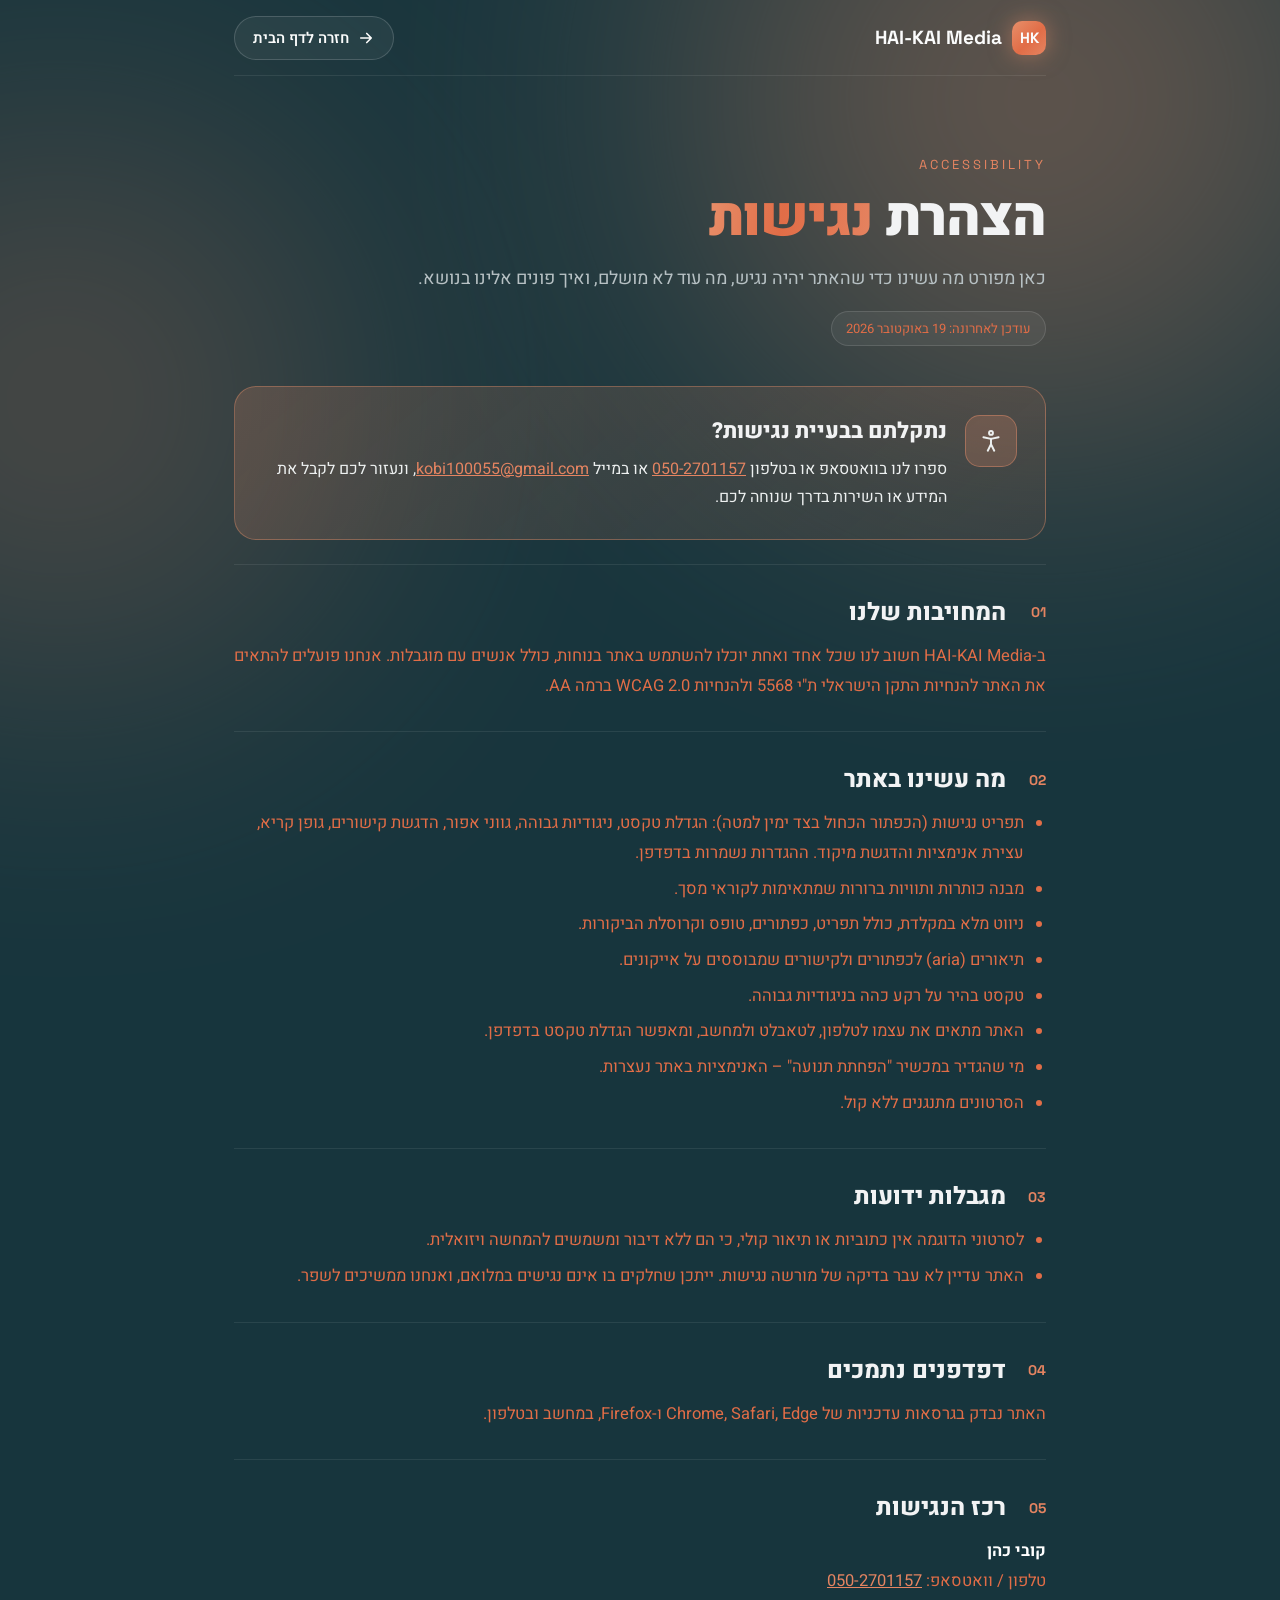
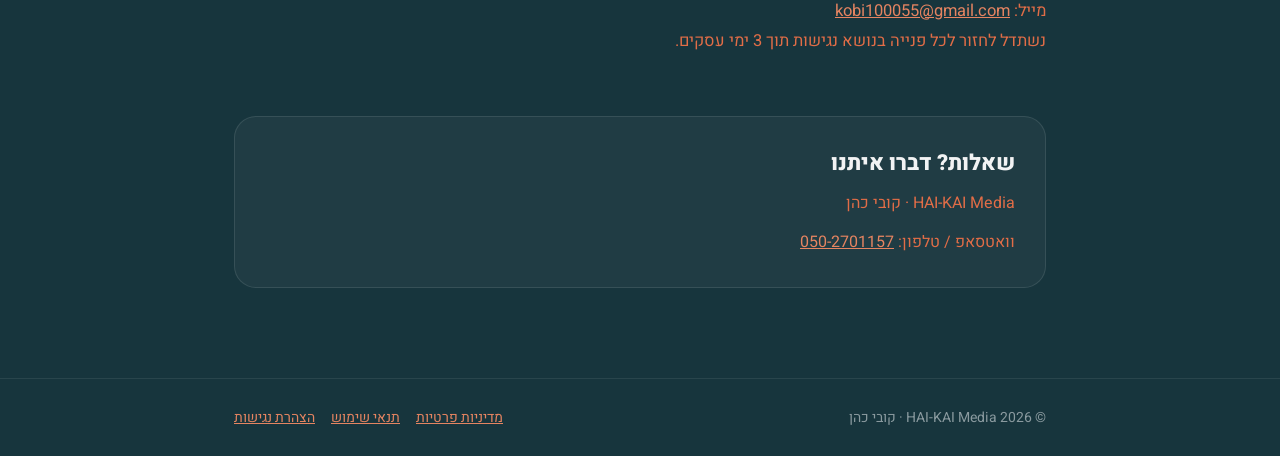
==== accessibility.html @ 64bd31d3 "New design: teal + Claude orange, new copy, new hero and videos Co-Authored-By: Claude Opus 5.5 <nor" ====
<!doctype html>
<html lang="he" dir="rtl">
<head>
<meta charset="utf-8">
<meta name="viewport" content="width=device-width, initial-scale=1">
<title>הצהרת נגישות | HAI-KAI Media</title>
<meta name="description" content="הצהרת הנגישות של אתר HAI-KAI Media – מה הונגש, מגבלות ידועות ופרטי רכז הנגישות.">
<link rel="canonical" href="https://kaimedia-studio.com/accessibility">
<meta property="og:url" content="https://kaimedia-studio.com/accessibility">
<meta property="og:image" content="https://kaimedia-studio.com/assets/og-image.jpg">
<link rel="icon" href="/favicon.ico" sizes="any">
<link rel="apple-touch-icon" href="/apple-touch-icon.png">
<meta name="robots" content="noindex">
<link rel="preconnect" href="https://fonts.googleapis.com">
<link href="https://fonts.googleapis.com/css2?family=Heebo:wght@400;500;700;800;900&family=Space+Grotesk:wght@500;700&display=swap" rel="stylesheet">
<style>
body{margin:0;background:#17353d}
*{box-sizing:border-box}
a{color:#e58461}a:hover{color:#e58461}
.pp{font-family:'Heebo',system-ui,sans-serif;color:#f2f3f4;background:#17353d;position:relative;overflow-x:hidden}
.pp-glow{position:absolute;top:-260px;right:-120px;width:720px;height:720px;border-radius:50%;background:#e78f6a;filter:blur(140px);opacity:.35;pointer-events:none}
.pp-glow2{position:absolute;top:120px;left:-220px;width:560px;height:560px;border-radius:50%;background:#e58461;filter:blur(140px);opacity:.28;pointer-events:none}
.wrap{max-width:860px;margin:0 auto;padding:0 24px;position:relative;z-index:1}
.top{display:flex;justify-content:space-between;align-items:center;height:76px;border-bottom:1px solid rgba(255,255,255,.08)}
.logo{display:flex;align-items:center;gap:10px;text-decoration:none;color:#fbfcfc;font-family:'Space Grotesk',sans-serif;font-weight:700;font-size:19px}
.logo:hover{color:#fff}
.mark{width:34px;height:34px;border-radius:10px;display:grid;place-items:center;background:linear-gradient(135deg,#e78f6a,#e16d47 55%,#e58461);box-shadow:0 0 22px rgba(231,143,106,.5);font-size:15px}
.back{display:inline-flex;align-items:center;gap:8px;min-height:44px;padding:0 18px;border-radius:999px;border:1px solid rgba(255,255,255,.16);background:rgba(255,255,255,.05);color:#fbfcfc;text-decoration:none;font-weight:600;font-size:15px}
.back:hover{color:#fff;background:rgba(255,255,255,.1)}
.head{padding:80px 0 40px;display:flex;flex-direction:column;gap:16px}
.kicker{font-family:'Space Grotesk',sans-serif;font-size:13px;letter-spacing:3px;color:#e58461;direction:ltr;text-align:right}
h1{margin:0;font-size:54px;font-weight:900;line-height:1.08;letter-spacing:-1px}
.grad{background:linear-gradient(100deg,#e78f6a,#e16d47 45%,#e58461);-webkit-background-clip:text;background-clip:text;-webkit-text-fill-color:transparent}
.lead{margin:0;font-size:18px;color:#b7c1c4;line-height:1.75}
.upd{display:inline-flex;align-self:flex-start;padding:7px 14px;border-radius:999px;font-size:13px;background:rgba(255,255,255,.05);border:1px solid rgba(255,255,255,.12);color:#e16d47}
.ai-box{display:flex;gap:18px;align-items:flex-start;padding:28px;border-radius:22px;border:1px solid rgba(231,143,106,.4);background:linear-gradient(140deg,rgba(231,143,106,.2),rgba(229,132,97,.08));margin-bottom:24px}
.ai-ico{flex:none;width:52px;height:52px;border-radius:15px;display:grid;place-items:center;background:rgba(231,143,106,.22);border:1px solid rgba(231,143,106,.45);color:#edf0f0}
.ai-box h2{margin:0 0 8px;font-size:22px;font-weight:800}
.ai-box p{margin:0;font-size:16px;line-height:1.75;color:#edf0f0}
.sec{padding:30px 0;border-top:1px solid rgba(255,255,255,.08);display:flex;flex-direction:column;gap:12px}
.sec h2{margin:0;font-size:24px;font-weight:800;display:flex;align-items:center;gap:12px}
.n{font-family:'Space Grotesk',sans-serif;font-size:14px;font-weight:700;color:#e58461;min-width:28px}
.sec p,.sec li{margin:0;font-size:16.5px;line-height:1.8;color:#e16d47}
.sec ul{margin:0;padding-inline-start:22px;display:flex;flex-direction:column;gap:6px}
.sec b{color:#fff;font-weight:700}
.contact{margin:30px 0 90px;padding:30px;border-radius:22px;background:rgba(255,255,255,.04);border:1px solid rgba(255,255,255,.1);display:flex;flex-direction:column;gap:10px}
.contact h2{margin:0;font-size:22px;font-weight:800}
.contact p{margin:0;color:#e16d47;line-height:1.8}
.foot{border-top:1px solid rgba(255,255,255,.08);padding:28px 0;color:#8a9a9f;font-size:14px}
@media (max-width:600px){
  .wrap{padding:0 18px}
  h1{font-size:36px}
  .head{padding:52px 0 28px}
  .lead{font-size:16px}
  .ai-box{flex-direction:column;padding:22px}
  .sec h2{font-size:20px}
  .sec p,.sec li{font-size:15.5px}
  .back span{display:none}
}
</style>

</head>
<body>
<div class="pp" dir="rtl">
  <div class="pp-glow" aria-hidden="true"></div>
  <div class="pp-glow2" aria-hidden="true"></div>
  <div class="wrap">
    <header class="top">
      <a class="logo" href="index.html"><span class="mark">HK</span><span dir="ltr">HAI-KAI Media</span></a>
      <a class="back" href="index.html" aria-label="חזרה לדף הבית">
        <svg width="18" height="18" viewBox="0 0 24 24" fill="none" stroke="currentColor" stroke-width="2.2" stroke-linecap="round" stroke-linejoin="round" aria-hidden="true"><path d="M5 12h14M13 6l6 6-6 6"></path></svg>
        <span>חזרה לדף הבית</span>
      </a>
    </header>

    <div class="head">
      <span class="kicker">ACCESSIBILITY</span>
      <h1>הצהרת <span class="grad">נגישות</span></h1>
      <p class="lead">כאן מפורט מה עשינו כדי שהאתר יהיה נגיש, מה עוד לא מושלם, ואיך פונים אלינו בנושא.</p>
      <span class="upd">עודכן לאחרונה: 19 באוקטובר 2026</span>
    </div>

    <aside class="ai-box">
      <span class="ai-ico" aria-hidden="true">
        <svg width="26" height="26" viewBox="0 0 24 24" fill="none" stroke="currentColor" stroke-width="1.8" stroke-linecap="round" stroke-linejoin="round"><circle cx="12" cy="4.5" r="1.8"></circle><path d="M5 8.5l7 1.5 7-1.5"></path><path d="M12 10v5l-3 6M12 15l3 6"></path></svg>
      </span>
      <div>
        <h2>נתקלתם בבעיית נגישות?</h2>
        <p>ספרו לנו בוואטסאפ או בטלפון <a href="https://wa.me/972502701157" dir="ltr">050-2701157</a> או במייל <a href="mailto:kobi100055@gmail.com">kobi100055@gmail.com</a>, ונעזור לכם לקבל את המידע או השירות בדרך שנוחה לכם.</p>
      </div>
    </aside>

    <section class="sec">
      <h2><span class="n">01</span>המחויבות שלנו</h2>
      <p>ב-HAI-KAI Media חשוב לנו שכל אחד ואחת יוכלו להשתמש באתר בנוחות, כולל אנשים עם מוגבלות. אנחנו פועלים להתאים את האתר להנחיות התקן הישראלי ת"י 5568 ולהנחיות WCAG 2.0 ברמה AA.</p>
    </section>
    <section class="sec">
      <h2><span class="n">02</span>מה עשינו באתר</h2>
      <ul><li>תפריט נגישות (הכפתור הכחול בצד ימין למטה): הגדלת טקסט, ניגודיות גבוהה, גווני אפור, הדגשת קישורים, גופן קריא, עצירת אנימציות והדגשת מיקוד. ההגדרות נשמרות בדפדפן.</li><li>מבנה כותרות ותוויות ברורות שמתאימות לקוראי מסך.</li><li>ניווט מלא במקלדת, כולל תפריט, כפתורים, טופס וקרוסלת הביקורות.</li><li>תיאורים (aria) לכפתורים ולקישורים שמבוססים על אייקונים.</li><li>טקסט בהיר על רקע כהה בניגודיות גבוהה.</li><li>האתר מתאים את עצמו לטלפון, לטאבלט ולמחשב, ומאפשר הגדלת טקסט בדפדפן.</li><li>מי שהגדיר במכשיר "הפחתת תנועה" – האנימציות באתר נעצרות.</li><li>הסרטונים מתנגנים ללא קול.</li></ul>
    </section>
    <section class="sec">
      <h2><span class="n">03</span>מגבלות ידועות</h2>
      <ul><li>לסרטוני הדוגמה אין כתוביות או תיאור קולי, כי הם ללא דיבור ומשמשים להמחשה ויזואלית.</li><li>האתר עדיין לא עבר בדיקה של מורשה נגישות. ייתכן שחלקים בו אינם נגישים במלואם, ואנחנו ממשיכים לשפר.</li></ul>
    </section>
    <section class="sec">
      <h2><span class="n">04</span>דפדפנים נתמכים</h2>
      <p>האתר נבדק בגרסאות עדכניות של Chrome, Safari, Edge ו-Firefox, במחשב ובטלפון.</p>
    </section>
    <section class="sec">
      <h2><span class="n">05</span>רכז הנגישות</h2>
      <p><b>קובי כהן</b><br>טלפון / וואטסאפ: <a href="https://wa.me/972502701157" dir="ltr">050-2701157</a><br>מייל: <a href="mailto:kobi100055@gmail.com">kobi100055@gmail.com</a><br>נשתדל לחזור לכל פנייה בנושא נגישות תוך 3 ימי עסקים.</p>
    </section>

    <div class="contact">
      <h2>שאלות? דברו איתנו</h2>
      <p>HAI-KAI Media · קובי כהן</p>
      <p>וואטסאפ / טלפון: <a href="https://wa.me/972502701157" dir="ltr">050-2701157</a></p>
    </div>
  </div>
  <footer class="foot">
    <div class="wrap" style="display:flex;gap:18px;flex-wrap:wrap;justify-content:space-between"><span>© 2026 HAI-KAI Media · קובי כהן</span><span style="display:flex;gap:16px;flex-wrap:wrap"><a href="privacy.html">מדיניות פרטיות</a><a href="terms.html">תנאי שימוש</a><a href="accessibility.html">הצהרת נגישות</a></span></div>
  </footer>
</div>
<script src="a11y.js" defer></script>
<script src="protect.js" defer></script>
</body>
</html>
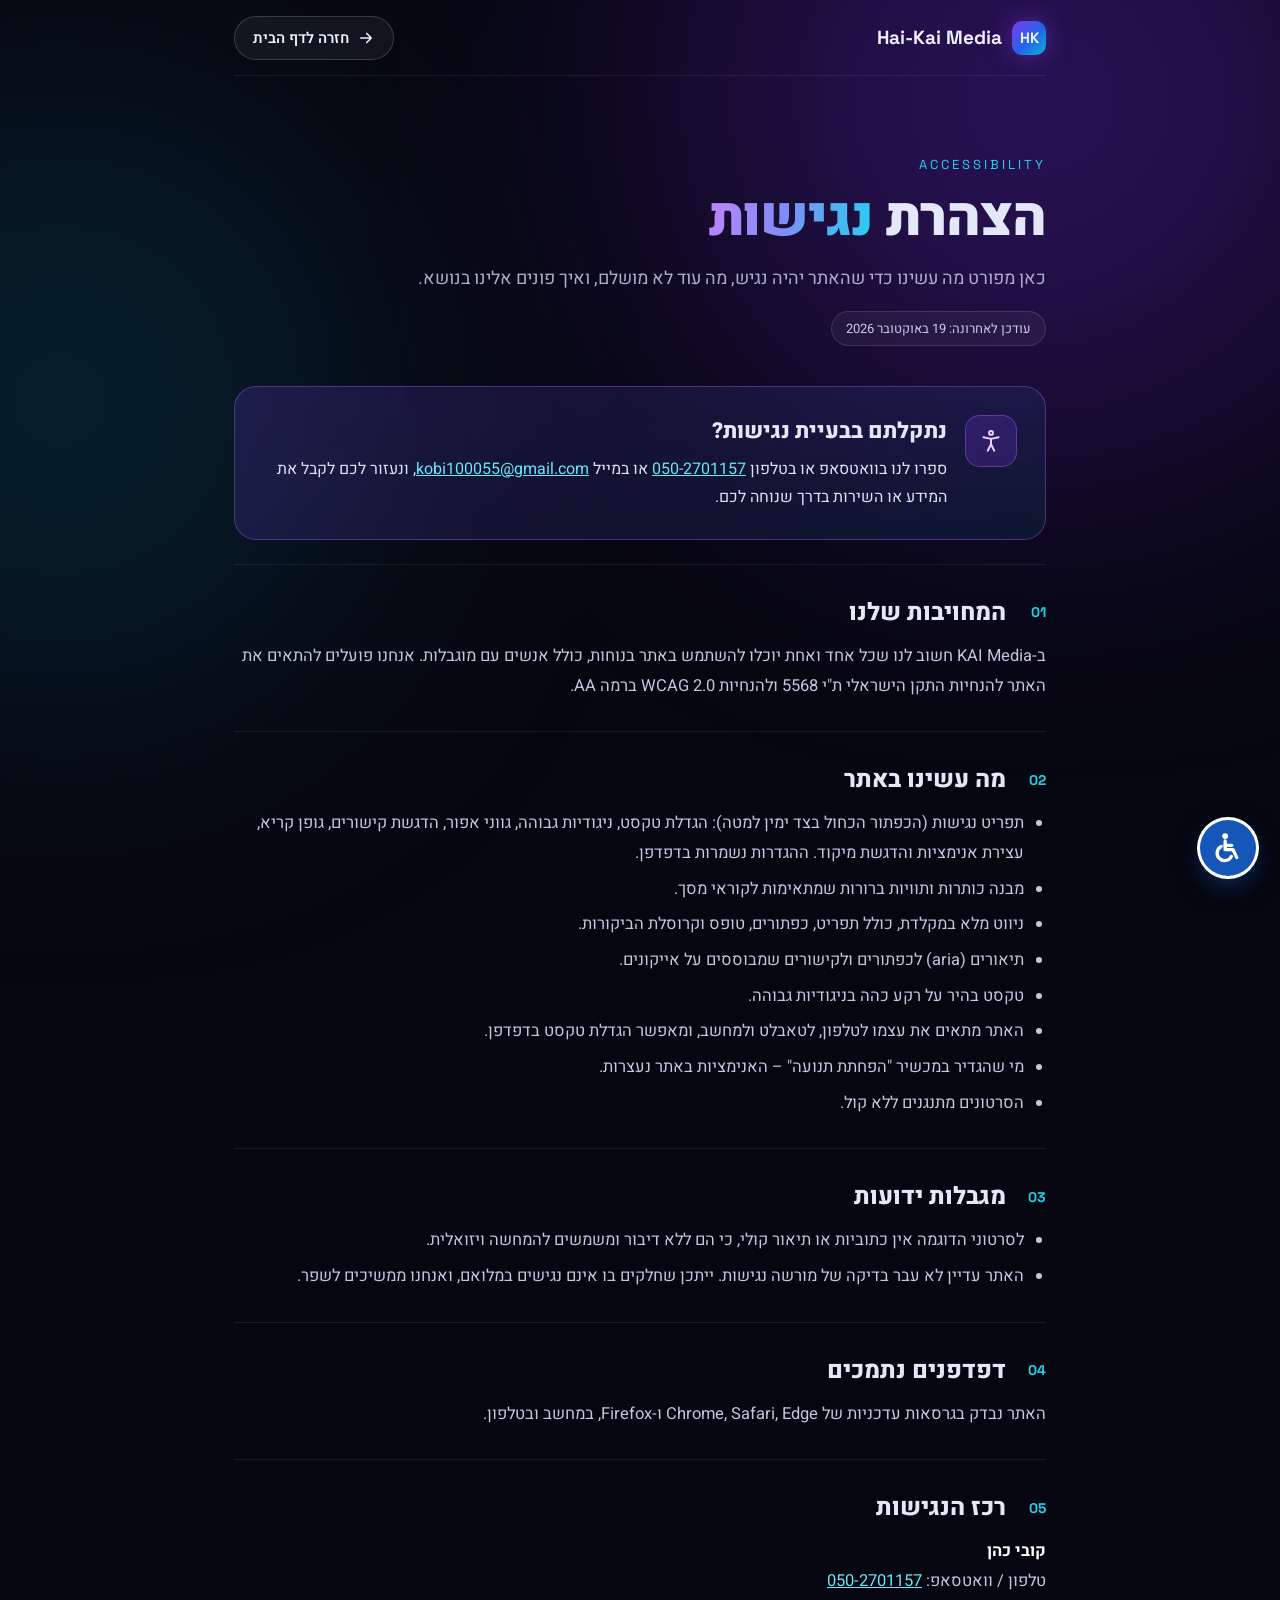
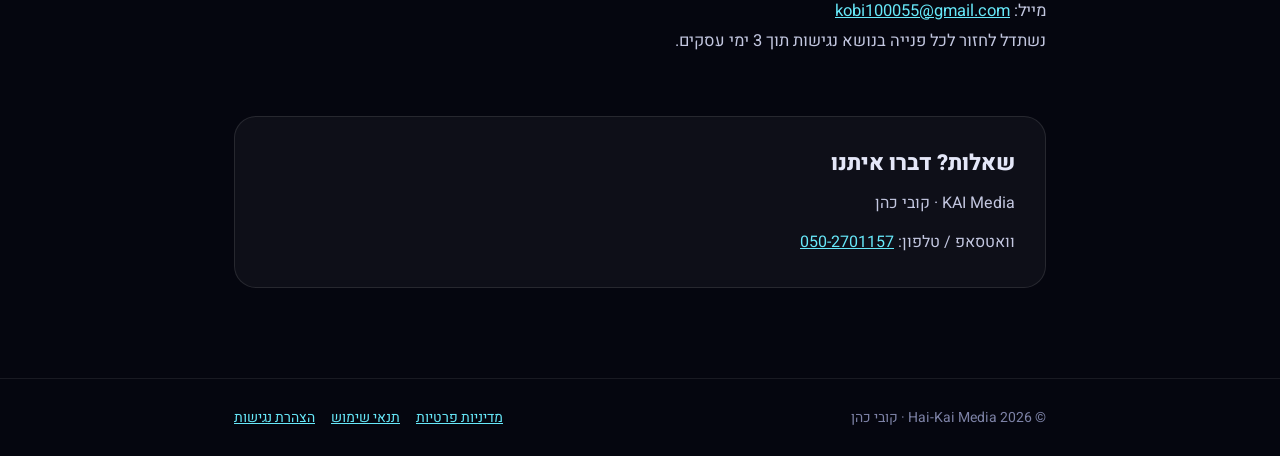
==== commit 64371e53: "Live site as deployed on Netlify (Oct 21) Co-Authored-By: Claude Opus 5.5 <noreply@anthropic.com>" ====
--- a/accessibility.html
+++ b/accessibility.html
@@ -3,8 +3,8 @@
 <head>
 <meta charset="utf-8">
 <meta name="viewport" content="width=device-width, initial-scale=1">
-<title>הצהרת נגישות | HAI-KAI Media</title>
-<meta name="description" content="הצהרת הנגישות של אתר HAI-KAI Media – מה הונגש, מגבלות ידועות ופרטי רכז הנגישות.">
+<title>הצהרת נגישות | KAI Media</title>
+<meta name="description" content="הצהרת הנגישות של אתר KAI Media – מה הונגש, מגבלות ידועות ופרטי רכז הנגישות.">
 <link rel="canonical" href="https://kaimedia-studio.com/accessibility">
 <meta property="og:url" content="https://kaimedia-studio.com/accessibility">
 <meta property="og:image" content="https://kaimedia-studio.com/assets/og-image.jpg">
@@ -14,39 +14,39 @@
 <link rel="preconnect" href="https://fonts.googleapis.com">
 <link href="https://fonts.googleapis.com/css2?family=Heebo:wght@400;500;700;800;900&family=Space+Grotesk:wght@500;700&display=swap" rel="stylesheet">
 <style>
-body{margin:0;background:#17353d}
+body{margin:0;background:#05060f}
 *{box-sizing:border-box}
-a{color:#e58461}a:hover{color:#e58461}
-.pp{font-family:'Heebo',system-ui,sans-serif;color:#f2f3f4;background:#17353d;position:relative;overflow-x:hidden}
-.pp-glow{position:absolute;top:-260px;right:-120px;width:720px;height:720px;border-radius:50%;background:#e78f6a;filter:blur(140px);opacity:.35;pointer-events:none}
-.pp-glow2{position:absolute;top:120px;left:-220px;width:560px;height:560px;border-radius:50%;background:#e58461;filter:blur(140px);opacity:.28;pointer-events:none}
+a{color:#67e8f9}a:hover{color:#a5f3fc}
+.pp{font-family:'Heebo',system-ui,sans-serif;color:#e4e7f8;background:#05060f;position:relative;overflow-x:hidden}
+.pp-glow{position:absolute;top:-260px;right:-120px;width:720px;height:720px;border-radius:50%;background:#6d28d9;filter:blur(140px);opacity:.35;pointer-events:none}
+.pp-glow2{position:absolute;top:120px;left:-220px;width:560px;height:560px;border-radius:50%;background:#0e7490;filter:blur(140px);opacity:.28;pointer-events:none}
 .wrap{max-width:860px;margin:0 auto;padding:0 24px;position:relative;z-index:1}
 .top{display:flex;justify-content:space-between;align-items:center;height:76px;border-bottom:1px solid rgba(255,255,255,.08)}
-.logo{display:flex;align-items:center;gap:10px;text-decoration:none;color:#fbfcfc;font-family:'Space Grotesk',sans-serif;font-weight:700;font-size:19px}
+.logo{display:flex;align-items:center;gap:10px;text-decoration:none;color:#eef0ff;font-family:'Space Grotesk',sans-serif;font-weight:700;font-size:19px}
 .logo:hover{color:#fff}
-.mark{width:34px;height:34px;border-radius:10px;display:grid;place-items:center;background:linear-gradient(135deg,#e78f6a,#e16d47 55%,#e58461);box-shadow:0 0 22px rgba(231,143,106,.5);font-size:15px}
-.back{display:inline-flex;align-items:center;gap:8px;min-height:44px;padding:0 18px;border-radius:999px;border:1px solid rgba(255,255,255,.16);background:rgba(255,255,255,.05);color:#fbfcfc;text-decoration:none;font-weight:600;font-size:15px}
+.mark{width:34px;height:34px;border-radius:10px;display:grid;place-items:center;background:linear-gradient(135deg,#7c3aed,#2563eb 55%,#06b6d4);box-shadow:0 0 22px rgba(124,58,237,.5);font-size:15px}
+.back{display:inline-flex;align-items:center;gap:8px;min-height:44px;padding:0 18px;border-radius:999px;border:1px solid rgba(255,255,255,.16);background:rgba(255,255,255,.05);color:#eef0ff;text-decoration:none;font-weight:600;font-size:15px}
 .back:hover{color:#fff;background:rgba(255,255,255,.1)}
 .head{padding:80px 0 40px;display:flex;flex-direction:column;gap:16px}
-.kicker{font-family:'Space Grotesk',sans-serif;font-size:13px;letter-spacing:3px;color:#e58461;direction:ltr;text-align:right}
+.kicker{font-family:'Space Grotesk',sans-serif;font-size:13px;letter-spacing:3px;color:#22d3ee;direction:ltr;text-align:right}
 h1{margin:0;font-size:54px;font-weight:900;line-height:1.08;letter-spacing:-1px}
-.grad{background:linear-gradient(100deg,#e78f6a,#e16d47 45%,#e58461);-webkit-background-clip:text;background-clip:text;-webkit-text-fill-color:transparent}
-.lead{margin:0;font-size:18px;color:#b7c1c4;line-height:1.75}
-.upd{display:inline-flex;align-self:flex-start;padding:7px 14px;border-radius:999px;font-size:13px;background:rgba(255,255,255,.05);border:1px solid rgba(255,255,255,.12);color:#e16d47}
-.ai-box{display:flex;gap:18px;align-items:flex-start;padding:28px;border-radius:22px;border:1px solid rgba(231,143,106,.4);background:linear-gradient(140deg,rgba(231,143,106,.2),rgba(229,132,97,.08));margin-bottom:24px}
-.ai-ico{flex:none;width:52px;height:52px;border-radius:15px;display:grid;place-items:center;background:rgba(231,143,106,.22);border:1px solid rgba(231,143,106,.45);color:#edf0f0}
+.grad{background:linear-gradient(100deg,#c084fc,#818cf8 45%,#22d3ee);-webkit-background-clip:text;background-clip:text;-webkit-text-fill-color:transparent}
+.lead{margin:0;font-size:18px;color:#a9aecb;line-height:1.75}
+.upd{display:inline-flex;align-self:flex-start;padding:7px 14px;border-radius:999px;font-size:13px;background:rgba(255,255,255,.05);border:1px solid rgba(255,255,255,.12);color:#c7cbe6}
+.ai-box{display:flex;gap:18px;align-items:flex-start;padding:28px;border-radius:22px;border:1px solid rgba(168,85,247,.4);background:linear-gradient(140deg,rgba(124,58,237,.2),rgba(6,182,212,.08));margin-bottom:24px}
+.ai-ico{flex:none;width:52px;height:52px;border-radius:15px;display:grid;place-items:center;background:rgba(124,58,237,.22);border:1px solid rgba(168,85,247,.45);color:#e9d5ff}
 .ai-box h2{margin:0 0 8px;font-size:22px;font-weight:800}
-.ai-box p{margin:0;font-size:16px;line-height:1.75;color:#edf0f0}
+.ai-box p{margin:0;font-size:16px;line-height:1.75;color:#dfe2f5}
 .sec{padding:30px 0;border-top:1px solid rgba(255,255,255,.08);display:flex;flex-direction:column;gap:12px}
 .sec h2{margin:0;font-size:24px;font-weight:800;display:flex;align-items:center;gap:12px}
-.n{font-family:'Space Grotesk',sans-serif;font-size:14px;font-weight:700;color:#e58461;min-width:28px}
-.sec p,.sec li{margin:0;font-size:16.5px;line-height:1.8;color:#e16d47}
+.n{font-family:'Space Grotesk',sans-serif;font-size:14px;font-weight:700;color:#22d3ee;min-width:28px}
+.sec p,.sec li{margin:0;font-size:16.5px;line-height:1.8;color:#c3c7e0}
 .sec ul{margin:0;padding-inline-start:22px;display:flex;flex-direction:column;gap:6px}
 .sec b{color:#fff;font-weight:700}
 .contact{margin:30px 0 90px;padding:30px;border-radius:22px;background:rgba(255,255,255,.04);border:1px solid rgba(255,255,255,.1);display:flex;flex-direction:column;gap:10px}
 .contact h2{margin:0;font-size:22px;font-weight:800}
-.contact p{margin:0;color:#e16d47;line-height:1.8}
-.foot{border-top:1px solid rgba(255,255,255,.08);padding:28px 0;color:#8a9a9f;font-size:14px}
+.contact p{margin:0;color:#c3c7e0;line-height:1.8}
+.foot{border-top:1px solid rgba(255,255,255,.08);padding:28px 0;color:#7d82a6;font-size:14px}
 @media (max-width:600px){
   .wrap{padding:0 18px}
   h1{font-size:36px}
@@ -66,7 +66,7 @@
   <div class="pp-glow2" aria-hidden="true"></div>
   <div class="wrap">
     <header class="top">
-      <a class="logo" href="index.html"><span class="mark">HK</span><span dir="ltr">HAI-KAI Media</span></a>
+      <a class="logo" href="index.html"><span class="mark">HK</span><span dir="ltr">Hai-Kai Media</span></a>
       <a class="back" href="index.html" aria-label="חזרה לדף הבית">
         <svg width="18" height="18" viewBox="0 0 24 24" fill="none" stroke="currentColor" stroke-width="2.2" stroke-linecap="round" stroke-linejoin="round" aria-hidden="true"><path d="M5 12h14M13 6l6 6-6 6"></path></svg>
         <span>חזרה לדף הבית</span>
@@ -92,7 +92,7 @@
 
     <section class="sec">
       <h2><span class="n">01</span>המחויבות שלנו</h2>
-      <p>ב-HAI-KAI Media חשוב לנו שכל אחד ואחת יוכלו להשתמש באתר בנוחות, כולל אנשים עם מוגבלות. אנחנו פועלים להתאים את האתר להנחיות התקן הישראלי ת"י 5568 ולהנחיות WCAG 2.0 ברמה AA.</p>
+      <p>ב-KAI Media חשוב לנו שכל אחד ואחת יוכלו להשתמש באתר בנוחות, כולל אנשים עם מוגבלות. אנחנו פועלים להתאים את האתר להנחיות התקן הישראלי ת"י 5568 ולהנחיות WCAG 2.0 ברמה AA.</p>
     </section>
     <section class="sec">
       <h2><span class="n">02</span>מה עשינו באתר</h2>
@@ -113,12 +113,12 @@
 
     <div class="contact">
       <h2>שאלות? דברו איתנו</h2>
-      <p>HAI-KAI Media · קובי כהן</p>
+      <p>KAI Media · קובי כהן</p>
       <p>וואטסאפ / טלפון: <a href="https://wa.me/972502701157" dir="ltr">050-2701157</a></p>
     </div>
   </div>
   <footer class="foot">
-    <div class="wrap" style="display:flex;gap:18px;flex-wrap:wrap;justify-content:space-between"><span>© 2026 HAI-KAI Media · קובי כהן</span><span style="display:flex;gap:16px;flex-wrap:wrap"><a href="privacy.html">מדיניות פרטיות</a><a href="terms.html">תנאי שימוש</a><a href="accessibility.html">הצהרת נגישות</a></span></div>
+    <div class="wrap" style="display:flex;gap:18px;flex-wrap:wrap;justify-content:space-between"><span>© 2026 Hai-Kai Media · קובי כהן</span><span style="display:flex;gap:16px;flex-wrap:wrap"><a href="privacy.html">מדיניות פרטיות</a><a href="terms.html">תנאי שימוש</a><a href="accessibility.html">הצהרת נגישות</a></span></div>
   </footer>
 </div>
 <script src="a11y.js" defer></script>
